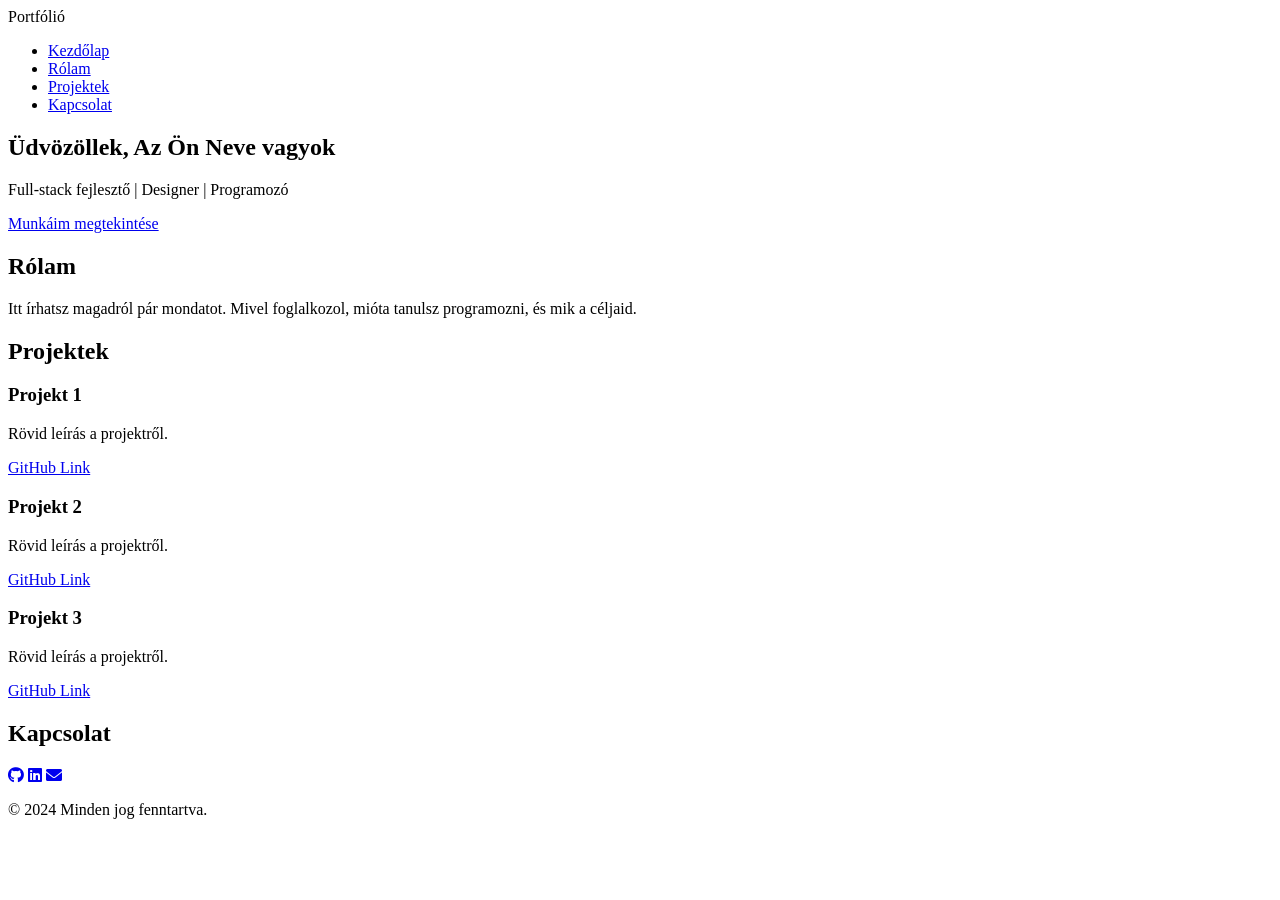
==== gemini-code-1777296599805.html @ a0835a0c "Index html" ====
<!DOCTYPE html>
<html lang="hu">
<head>
    <meta charset="UTF-8">
    <meta name="viewport" content="width=device-width, initial-scale=1.0">
    <title>Portfólió | Az Ön Neve</title>
    <link rel="stylesheet" href="style.css">
    <link rel="stylesheet" href="https://cdnjs.cloudflare.com/ajax/libs/font-awesome/6.0.0/css/all.min.css">
</head>
<body>

    <header>
        <nav>
            <div class="logo">Portfólió</div>
            <ul>
                <li><a href="#home">Kezdőlap</a></li>
                <li><a href="#about">Rólam</a></li>
                <li><a href="#projects">Projektek</a></li>
                <li><a href="#contact">Kapcsolat</a></li>
            </ul>
        </nav>
    </header>

    <section id="home" class="hero">
        <div class="hero-content">
            <h1>Üdvözöllek, <span class="highlight">Az Ön Neve</span> vagyok</h1>
            <p>Full-stack fejlesztő | Designer | Programozó</p>
            <a href="#projects" class="btn">Munkáim megtekintése</a>
        </div>
    </section>

    <section id="about">
        <h2>Rólam</h2>
        <div class="container">
            <p>Itt írhatsz magadról pár mondatot. Mivel foglalkozol, mióta tanulsz programozni, és mik a céljaid.</p>
        </div>
    </section>

    <section id="projects">
        <h2>Projektek</h2>
        <div class="project-grid">
            <div class="project-card">
                <h3>Projekt 1</h3>
                <p>Rövid leírás a projektről.</p>
                <a href="#">GitHub Link</a>
            </div>
            <div class="project-card">
                <h3>Projekt 2</h3>
                <p>Rövid leírás a projektről.</p>
                <a href="#">GitHub Link</a>
            </div>
            <div class="project-card">
                <h3>Projekt 3</h3>
                <p>Rövid leírás a projektről.</p>
                <a href="#">GitHub Link</a>
            </div>
        </div>
    </section>

    <footer id="contact">
        <h2>Kapcsolat</h2>
        <div class="social-icons">
            <a href="#"><i class="fab fa-github"></i></a>
            <a href="#"><i class="fab fa-linkedin"></i></a>
            <a href="mailto:email@pelda.com"><i class="fas fa-envelope"></i></a>
        </div>
        <p>&copy; 2024 Minden jog fenntartva.</p>
    </footer>

</body>
</html>
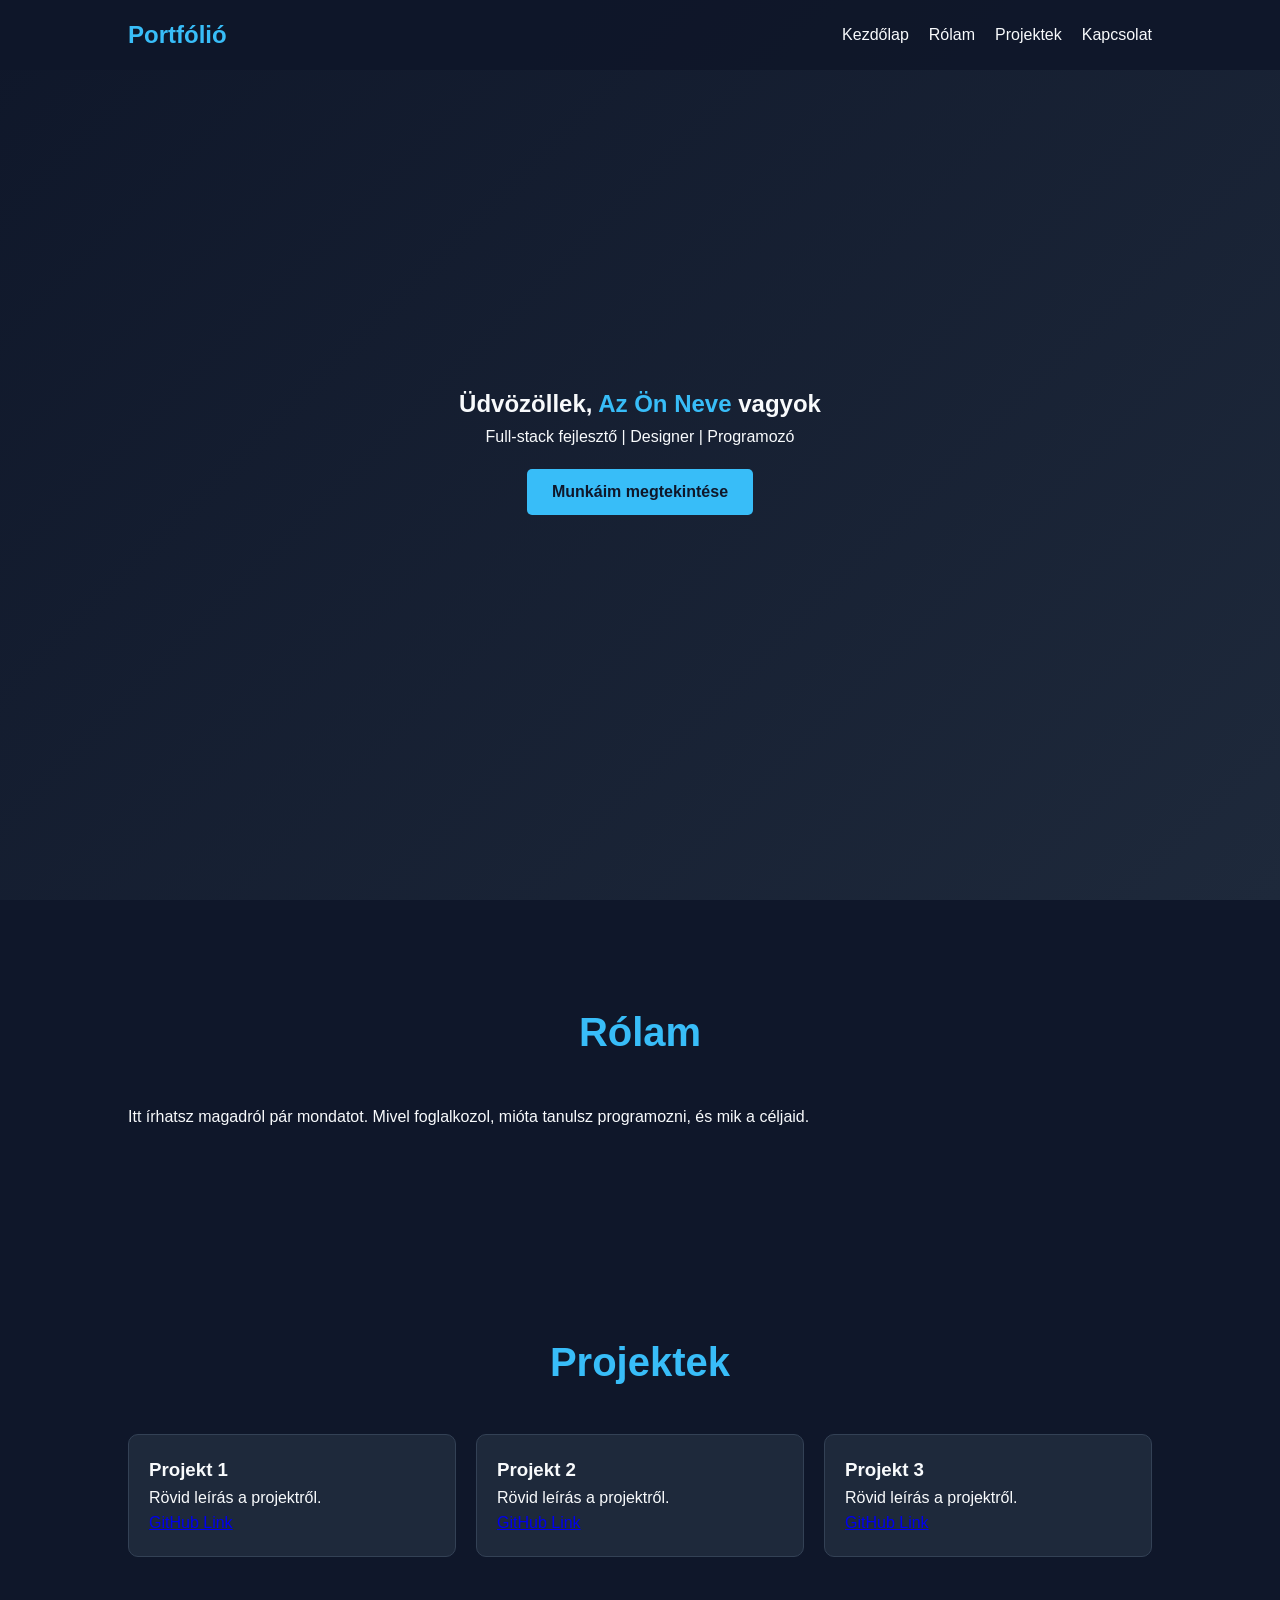
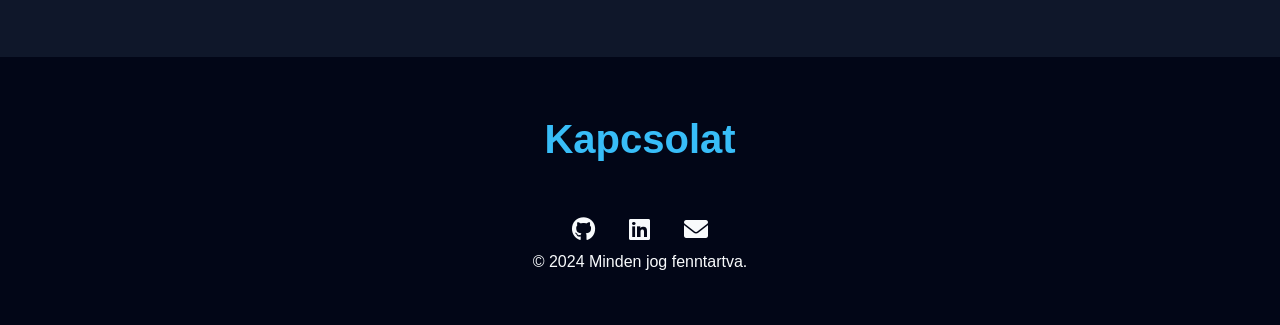
==== commit a772f2c8: "Update gemini-code-1777296599805.html" ====
--- a/gemini-code-1777296599805.html
+++ b/gemini-code-1777296599805.html
@@ -4,7 +4,7 @@
     <meta charset="UTF-8">
     <meta name="viewport" content="width=device-width, initial-scale=1.0">
     <title>Portfólió | Az Ön Neve</title>
-    <link rel="stylesheet" href="style.css">
+    <link rel="stylesheet" href="gemini-code-1777296604755.css">
     <link rel="stylesheet" href="https://cdnjs.cloudflare.com/ajax/libs/font-awesome/6.0.0/css/all.min.css">
 </head>
 <body>
@@ -68,4 +68,4 @@
     </footer>
 
 </body>
-</html>+</html>
--- a/gemini-code-1777296604755.css
+++ b/gemini-code-1777296604755.css
@@ -0,0 +1,135 @@
+/* Alapbeállítások */
+* {
+    margin: 0;
+    padding: 0;
+    box-sizing: border-box;
+    font-family: 'Segoe UI', Tahoma, Geneva, Verdana, sans-serif;
+}
+
+body {
+    background-color: #0f172a; /* Sötétkék/Fekete háttér */
+    color: #f8fafc;
+    line-height: 1.6;
+    scroll-behavior: smooth;
+}
+
+/* Navigáció */
+header {
+    background-color: rgba(15, 23, 42, 0.9);
+    padding: 1rem 10%;
+    position: fixed;
+    width: 100%;
+    top: 0;
+    z-index: 1000;
+}
+
+nav {
+    display: flex;
+    justify-content: space-between;
+    align-items: center;
+}
+
+.logo {
+    font-size: 1.5rem;
+    font-weight: bold;
+    color: #38bdf8;
+}
+
+nav ul {
+    display: flex;
+    list-style: none;
+}
+
+nav ul li {
+    margin-left: 20px;
+}
+
+nav ul li a {
+    text-decoration: none;
+    color: #f8fafc;
+    transition: 0.3s;
+}
+
+nav ul li a:hover {
+    color: #38bdf8;
+}
+
+/* Hero szekció */
+.hero {
+    height: 100vh;
+    display: flex;
+    justify-content: center;
+    align-items: center;
+    text-align: center;
+    background: linear-gradient(135deg, #0f172a 0%, #1e293b 100%);
+}
+
+.highlight {
+    color: #38bdf8;
+}
+
+.btn {
+    display: inline-block;
+    margin-top: 20px;
+    padding: 10px 25px;
+    background-color: #38bdf8;
+    color: #0f172a;
+    text-decoration: none;
+    border-radius: 5px;
+    font-weight: bold;
+    transition: 0.3s;
+}
+
+.btn:hover {
+    background-color: #7dd3fc;
+}
+
+/* Szekciók */
+section {
+    padding: 100px 10%;
+}
+
+h2 {
+    text-align: center;
+    margin-bottom: 40px;
+    font-size: 2.5rem;
+    color: #38bdf8;
+}
+
+/* Projektek rács */
+.project-grid {
+    display: grid;
+    grid-template-columns: repeat(auto-fit, minmax(250px, 1fr));
+    gap: 20px;
+}
+
+.project-card {
+    background-color: #1e293b;
+    padding: 20px;
+    border-radius: 10px;
+    border: 1px solid #334155;
+    transition: transform 0.3s;
+}
+
+.project-card:hover {
+    transform: translateY(-10px);
+    border-color: #38bdf8;
+}
+
+/* Footer */
+footer {
+    text-align: center;
+    padding: 50px 0;
+    background-color: #020617;
+}
+
+.social-icons a {
+    color: #f8fafc;
+    font-size: 1.5rem;
+    margin: 0 15px;
+    transition: 0.3s;
+}
+
+.social-icons a:hover {
+    color: #38bdf8;
+}
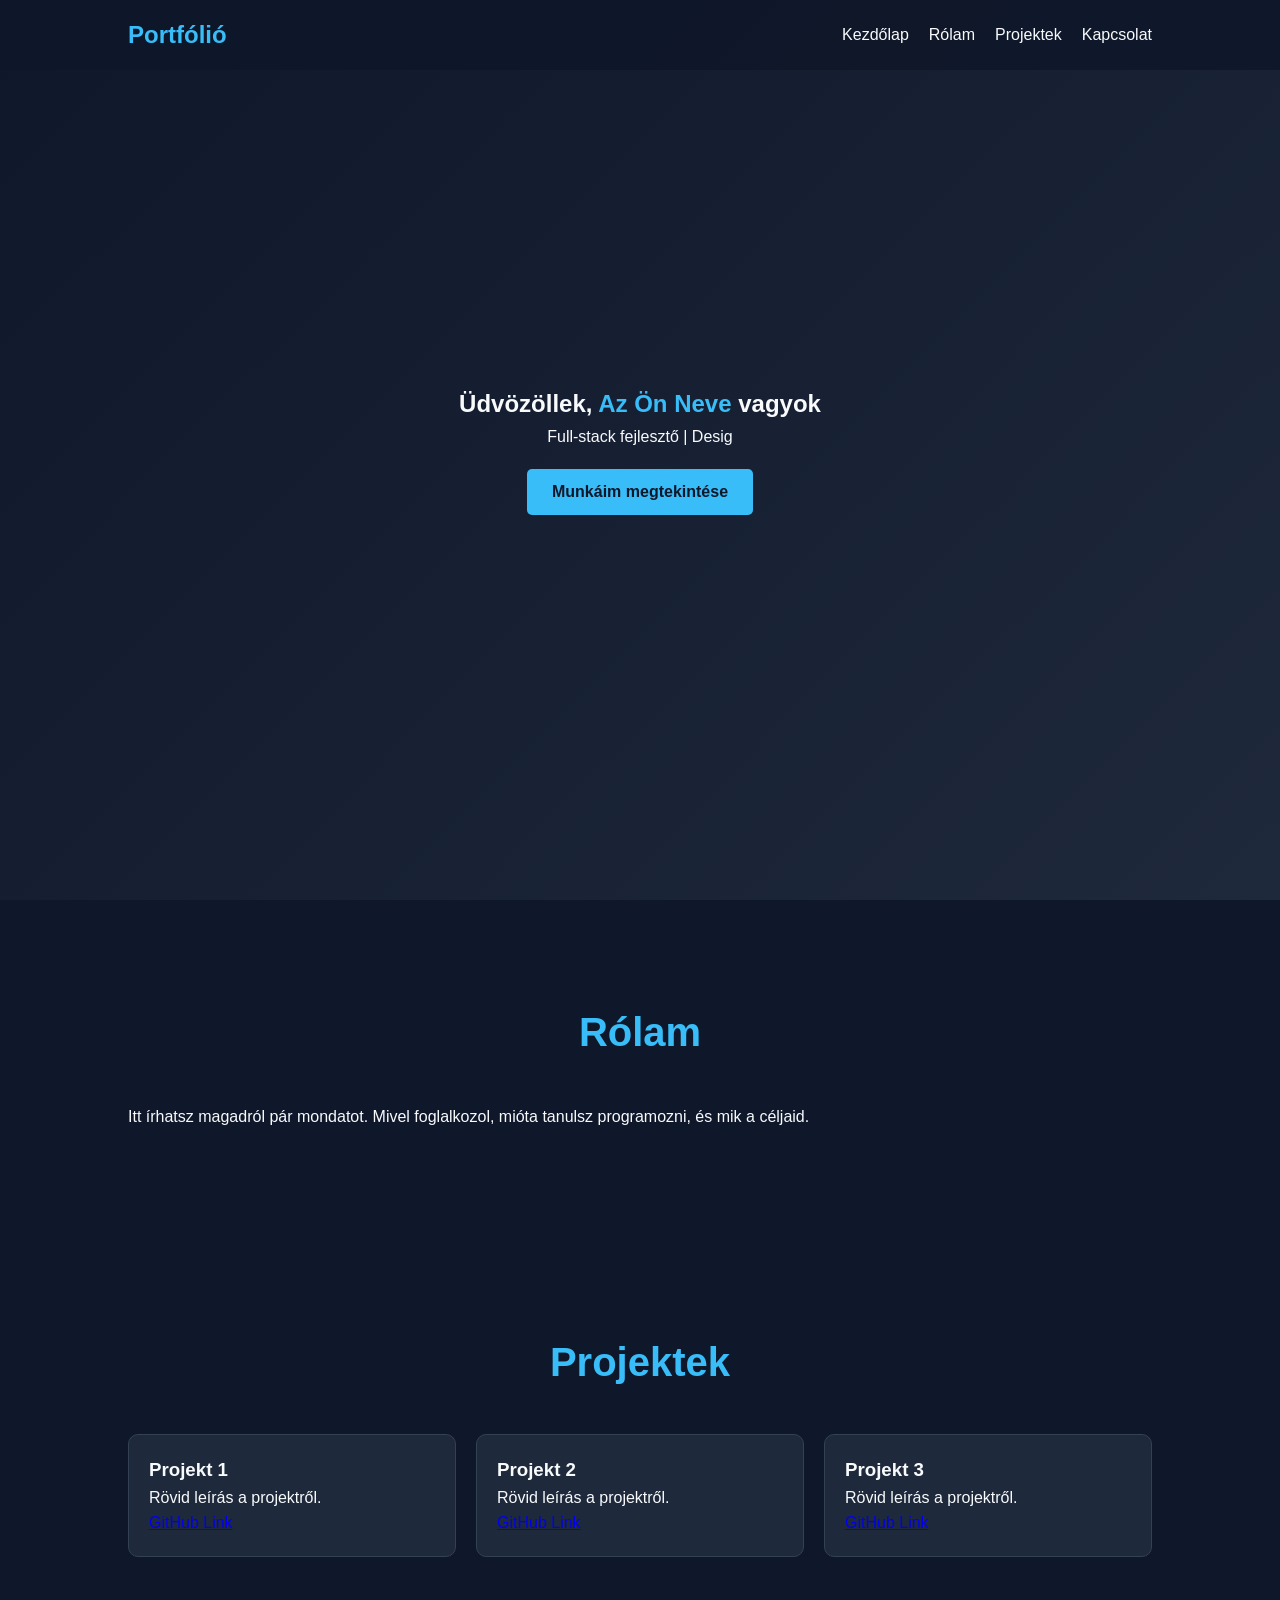
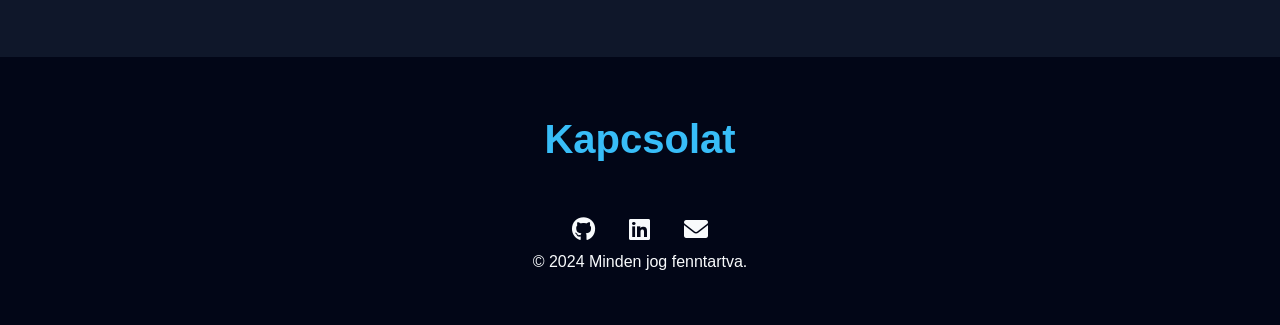
==== commit 45976383: "Update gemini-code-1777296599805.html" ====
--- a/gemini-code-1777296599805.html
+++ b/gemini-code-1777296599805.html
@@ -4,7 +4,9 @@
     <meta charset="UTF-8">
     <meta name="viewport" content="width=device-width, initial-scale=1.0">
     <title>Portfólió | Az Ön Neve</title>
+    
     <link rel="stylesheet" href="gemini-code-1777296604755.css">
+    
     <link rel="stylesheet" href="https://cdnjs.cloudflare.com/ajax/libs/font-awesome/6.0.0/css/all.min.css">
 </head>
 <body>
@@ -67,5 +69,7 @@
         <p>&copy; 2024 Minden jog fenntartva.</p>
     </footer>
 
+    <script src="gemini-code-1777297148416.js"></script>
+
 </body>
 </html>
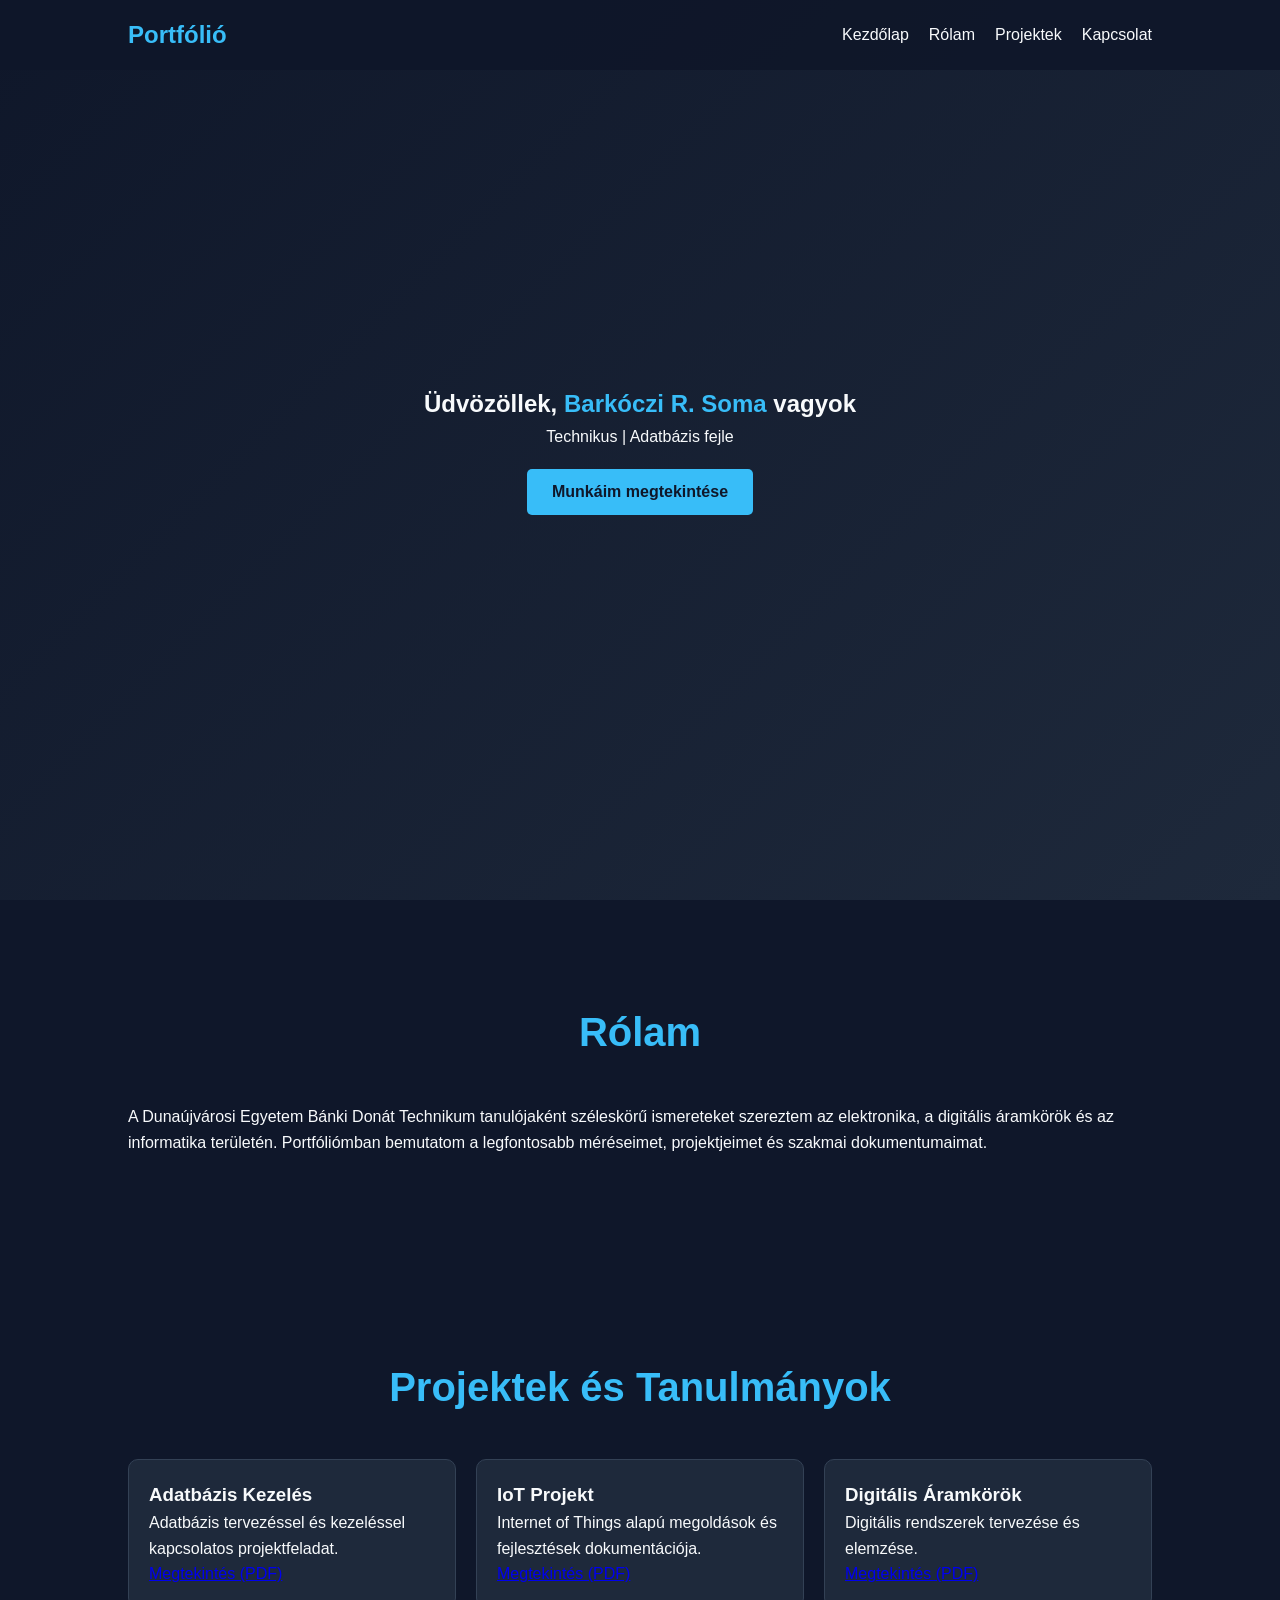
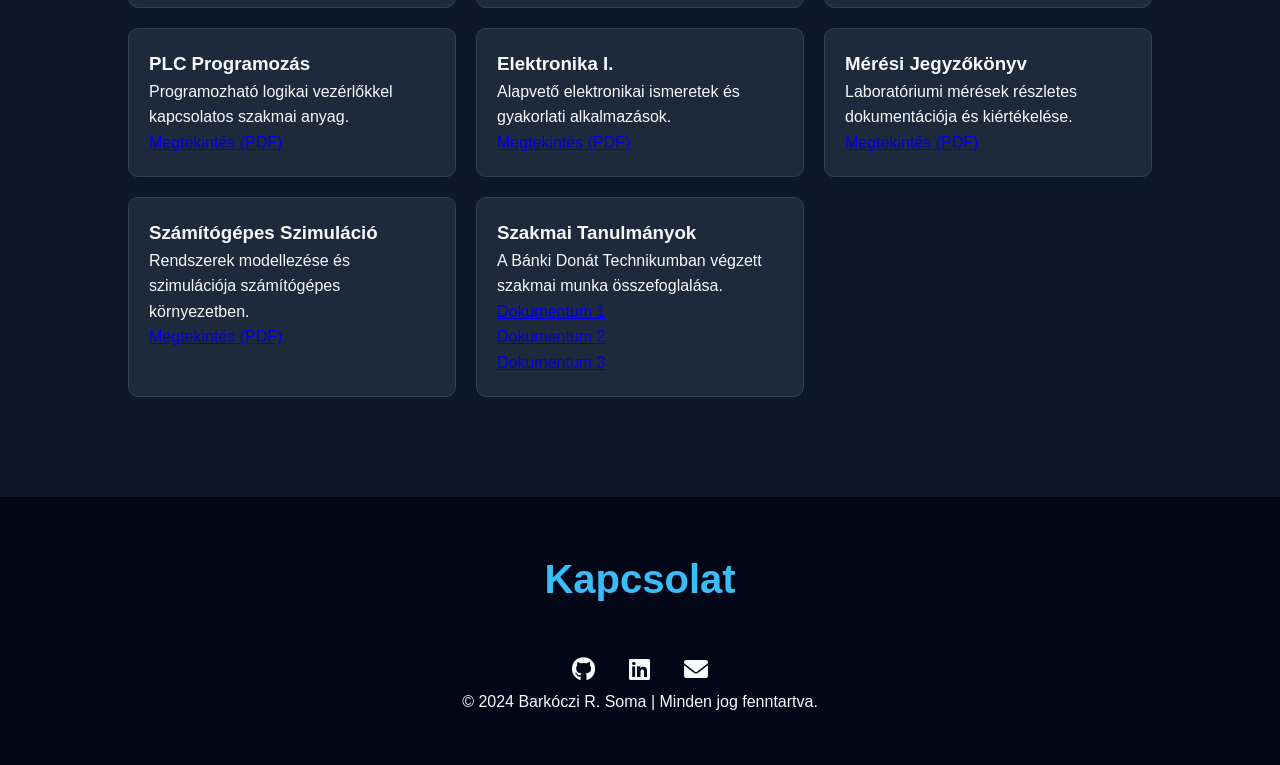
==== commit 3c25d20a: "Update gemini-code-1777296599805.html" ====
--- a/gemini-code-1777296599805.html
+++ b/gemini-code-1777296599805.html
@@ -3,7 +3,7 @@
 <head>
     <meta charset="UTF-8">
     <meta name="viewport" content="width=device-width, initial-scale=1.0">
-    <title>Portfólió | Az Ön Neve</title>
+    <title>Portfólió | Barkóczi R. Soma</title>
     
     <link rel="stylesheet" href="gemini-code-1777296604755.css">
     
@@ -25,8 +25,8 @@
 
     <section id="home" class="hero">
         <div class="hero-content">
-            <h1>Üdvözöllek, <span class="highlight">Az Ön Neve</span> vagyok</h1>
-            <p>Full-stack fejlesztő | Designer | Programozó</p>
+            <h1>Üdvözöllek, <span class="highlight">Barkóczi R. Soma</span> vagyok</h1>
+            <p>Technikus | Adatbázis fejlesztő | Elektronikai szakember</p>
             <a href="#projects" class="btn">Munkáim megtekintése</a>
         </div>
     </section>
@@ -34,27 +34,61 @@
     <section id="about">
         <h2>Rólam</h2>
         <div class="container">
-            <p>Itt írhatsz magadról pár mondatot. Mivel foglalkozol, mióta tanulsz programozni, és mik a céljaid.</p>
+            <p>A Dunaújvárosi Egyetem Bánki Donát Technikum tanulójaként széleskörű ismereteket szereztem az elektronika, a digitális áramkörök és az informatika területén. Portfóliómban bemutatom a legfontosabb méréseimet, projektjeimet és szakmai dokumentumaimat.</p>
         </div>
     </section>
 
     <section id="projects">
-        <h2>Projektek</h2>
+        <h2>Projektek és Tanulmányok</h2>
         <div class="project-grid">
             <div class="project-card">
-                <h3>Projekt 1</h3>
-                <p>Rövid leírás a projektről.</p>
-                <a href="#">GitHub Link</a>
+                <h3>Adatbázis Kezelés</h3>
+                <p>Adatbázis tervezéssel és kezeléssel kapcsolatos projektfeladat.</p>
+                <a href="Barkóczi R. Soma Adatbázis 1.pdf" target="_blank">Megtekintés (PDF)</a>
             </div>
+
             <div class="project-card">
-                <h3>Projekt 2</h3>
-                <p>Rövid leírás a projektről.</p>
-                <a href="#">GitHub Link</a>
+                <h3>IoT Projekt</h3>
+                <p>Internet of Things alapú megoldások és fejlesztések dokumentációja.</p>
+                <a href="Barkóczi R. Soma iot 1.pdf" target="_blank">Megtekintés (PDF)</a>
             </div>
+
             <div class="project-card">
-                <h3>Projekt 3</h3>
-                <p>Rövid leírás a projektről.</p>
-                <a href="#">GitHub Link</a>
+                <h3>Digitális Áramkörök</h3>
+                <p>Digitális rendszerek tervezése és elemzése.</p>
+                <a href="Soma Digitális Áramkörök.pdf" target="_blank">Megtekintés (PDF)</a>
+            </div>
+
+            <div class="project-card">
+                <h3>PLC Programozás</h3>
+                <p>Programozható logikai vezérlőkkel kapcsolatos szakmai anyag.</p>
+                <a href="PLC.pdf" target="_blank">Megtekintés (PDF)</a>
+            </div>
+
+            <div class="project-card">
+                <h3>Elektronika I.</h3>
+                <p>Alapvető elektronikai ismeretek és gyakorlati alkalmazások.</p>
+                <a href="Elektronika 1.pdf" target="_blank">Megtekintés (PDF)</a>
+            </div>
+
+            <div class="project-card">
+                <h3>Mérési Jegyzőkönyv</h3>
+                <p>Laboratóriumi mérések részletes dokumentációja és kiértékelése.</p>
+                <a href="Mérési Jegyzőkönyv.pdf" target="_blank">Megtekintés (PDF)</a>
+            </div>
+
+            <div class="project-card">
+                <h3>Számítógépes Szimuláció</h3>
+                <p>Rendszerek modellezése és szimulációja számítógépes környezetben.</p>
+                <a href="számítógépes szim.pdf" target="_blank">Megtekintés (PDF)</a>
+            </div>
+
+            <div class="project-card">
+                <h3>Szakmai Tanulmányok</h3>
+                <p>A Bánki Donát Technikumban végzett szakmai munka összefoglalása.</p>
+                <a href="Dunaújvárosi Egyetem Bánki Donát Technikum.pdf" target="_blank">Dokumentum 1</a><br>
+                <a href="Dunaújvárosi Egyetem Bánki Donát Technikum 1.pdf" target="_blank">Dokumentum 2</a><br>
+                <a href="Dunaújvárosi Egyetem Bánki Donát Technikum 2.pdf" target="_blank">Dokumentum 3</a>
             </div>
         </div>
     </section>
@@ -64,9 +98,9 @@
         <div class="social-icons">
             <a href="#"><i class="fab fa-github"></i></a>
             <a href="#"><i class="fab fa-linkedin"></i></a>
-            <a href="mailto:email@pelda.com"><i class="fas fa-envelope"></i></a>
+            <a href="mailto:soma@pelda.hu"><i class="fas fa-envelope"></i></a>
         </div>
-        <p>&copy; 2024 Minden jog fenntartva.</p>
+        <p>&copy; 2024 Barkóczi R. Soma | Minden jog fenntartva.</p>
     </footer>
 
     <script src="gemini-code-1777297148416.js"></script>
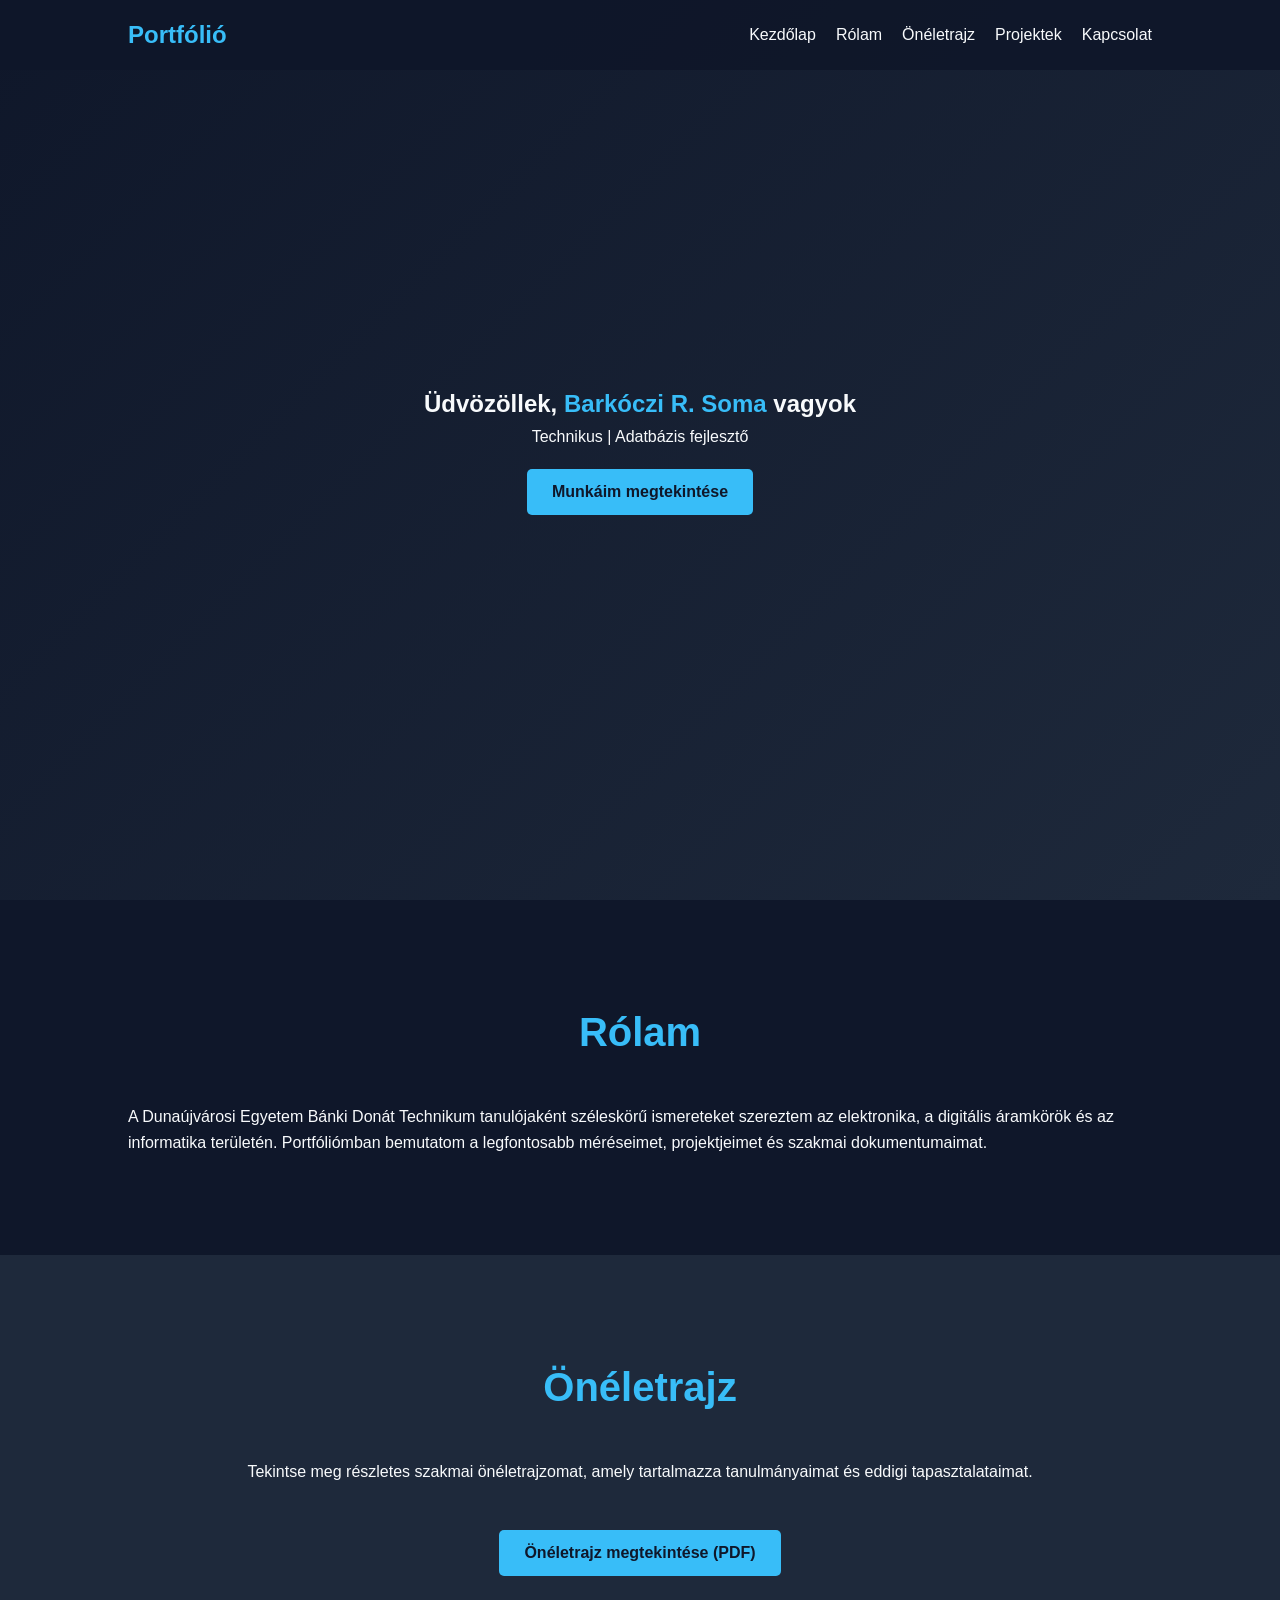
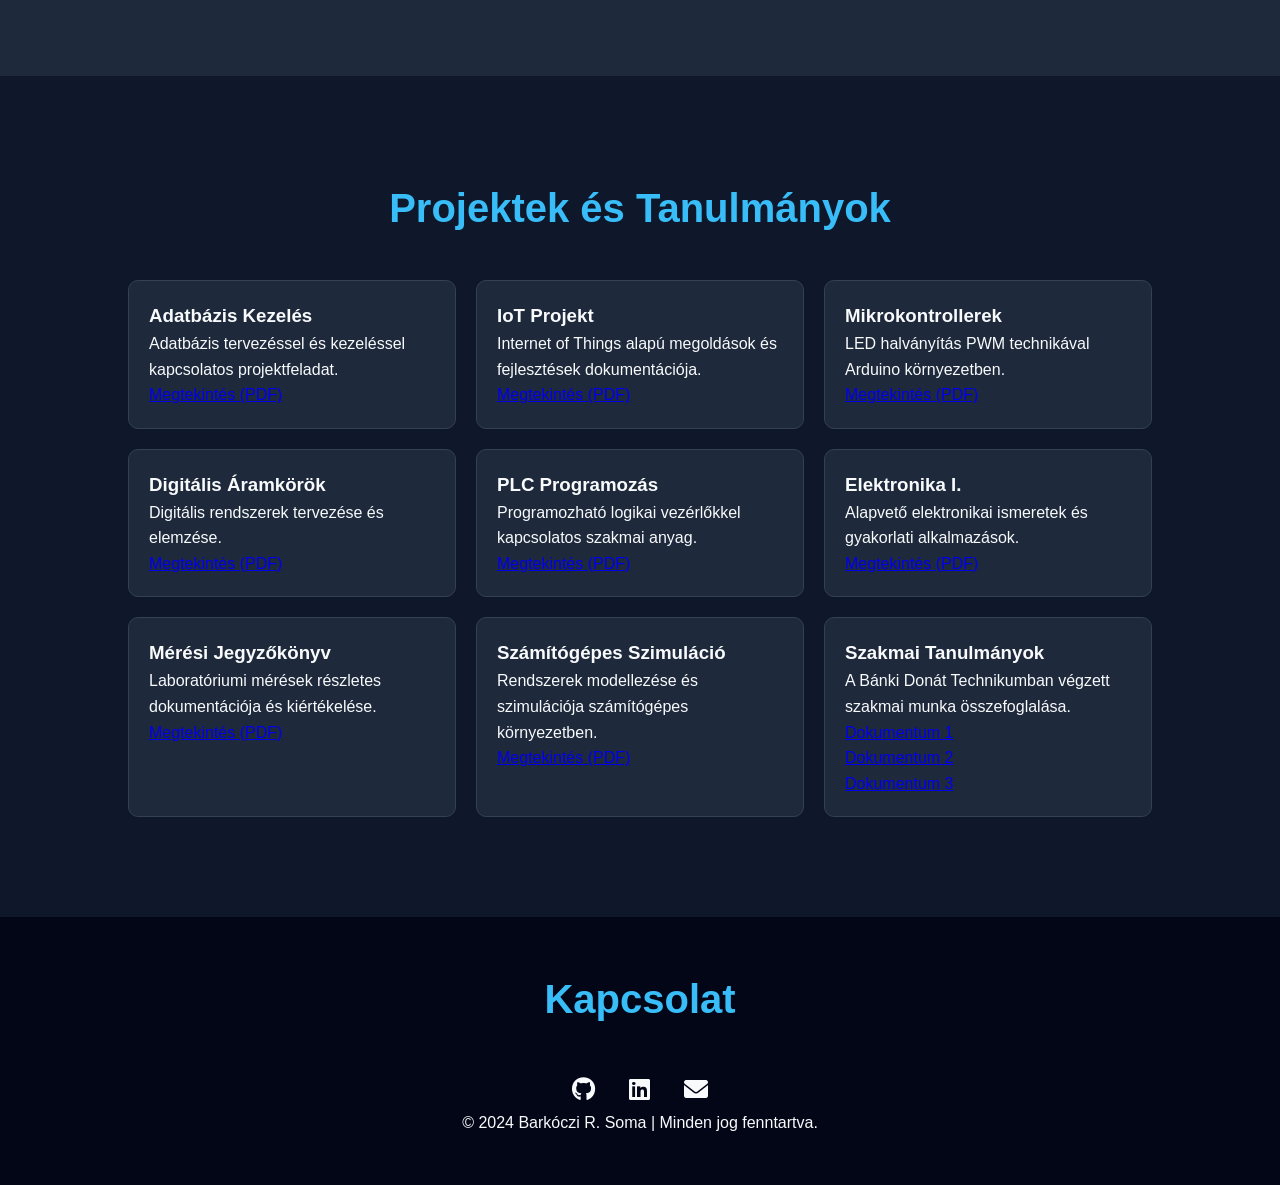
==== commit 9970d86d: "Soma.html" ====
--- a/gemini-code-1777296599805.html
+++ b/gemini-code-1777296599805.html
@@ -17,7 +17,7 @@
             <ul>
                 <li><a href="#home">Kezdőlap</a></li>
                 <li><a href="#about">Rólam</a></li>
-                <li><a href="#projects">Projektek</a></li>
+                <li><a href="#resume">Önéletrajz</a></li> <li><a href="#projects">Projektek</a></li>
                 <li><a href="#contact">Kapcsolat</a></li>
             </ul>
         </nav>
@@ -38,6 +38,15 @@
         </div>
     </section>
 
+    <section id="resume" style="background-color: #1e293b;">
+        <h2>Önéletrajz</h2>
+        <div class="container" style="text-align: center;">
+            <p>Tekintse meg részletes szakmai önéletrajzomat, amely tartalmazza tanulmányaimat és eddigi tapasztalataimat.</p>
+            <br>
+            <a href="Leavers Exem.pdf" target="_blank" class="btn">Önéletrajz megtekintése (PDF)</a>
+        </div>
+    </section>
+
     <section id="projects">
         <h2>Projektek és Tanulmányok</h2>
         <div class="project-grid">
@@ -51,6 +60,12 @@
                 <h3>IoT Projekt</h3>
                 <p>Internet of Things alapú megoldások és fejlesztések dokumentációja.</p>
                 <a href="Barkóczi R. Soma iot 1.pdf" target="_blank">Megtekintés (PDF)</a>
+            </div>
+
+            <div class="project-card">
+                <h3>Mikrokontrollerek</h3>
+                <p>LED halványítás PWM technikával Arduino környezetben.</p>
+                <a href="Soma.mikrovezérlő_projekt 1.pdf" target="_blank">Megtekintés (PDF)</a>
             </div>
 
             <div class="project-card">
@@ -98,7 +113,7 @@
         <div class="social-icons">
             <a href="#"><i class="fab fa-github"></i></a>
             <a href="#"><i class="fab fa-linkedin"></i></a>
-            <a href="mailto:soma@pelda.hu"><i class="fas fa-envelope"></i></a>
+            <a href="mailto:barkoczisoma10@gmail.com"><i class="fas fa-envelope"></i></a>
         </div>
         <p>&copy; 2024 Barkóczi R. Soma | Minden jog fenntartva.</p>
     </footer>
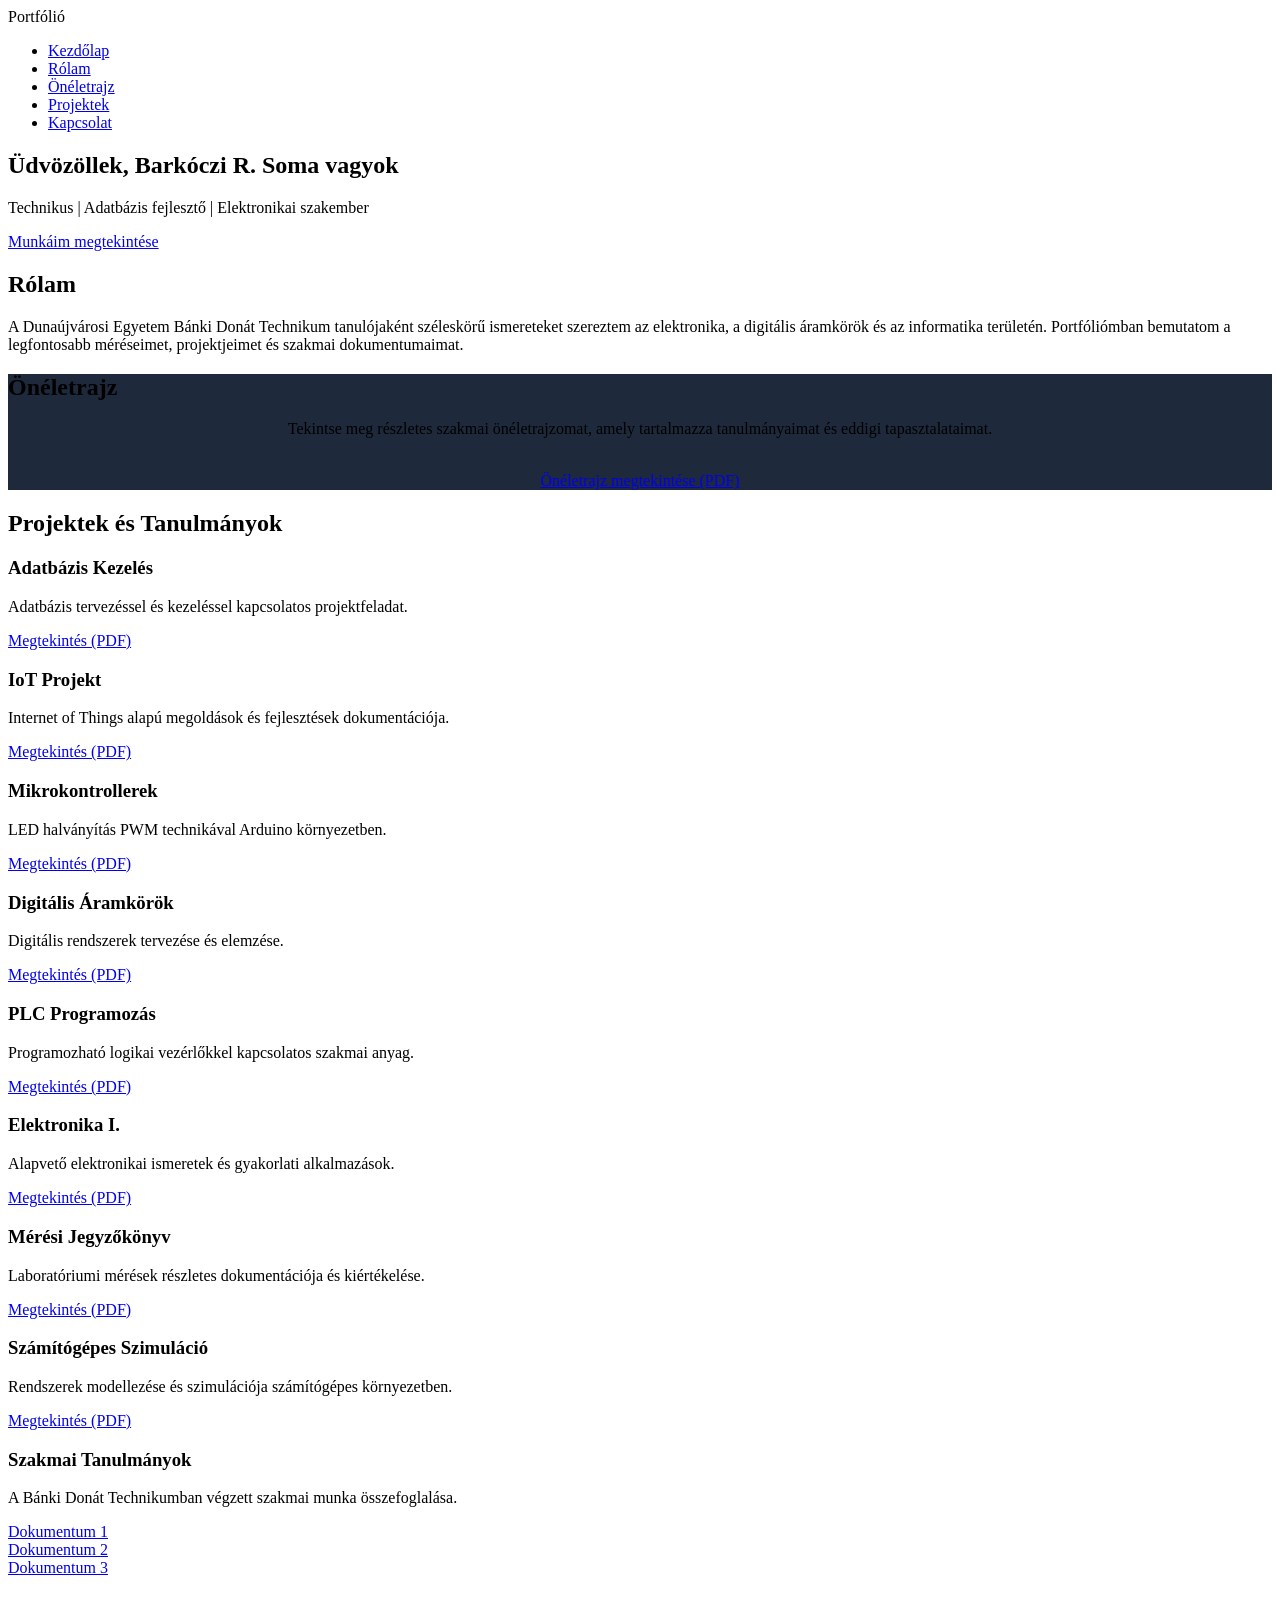
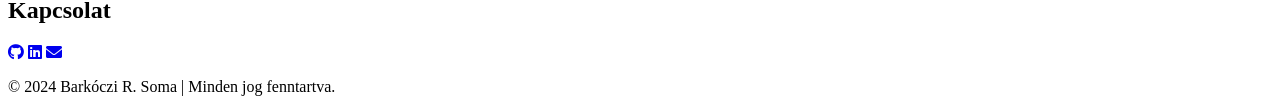
==== commit c5573165: "Soma.html" ====
--- a/gemini-code-1777296599805.html
+++ b/gemini-code-1777296599805.html
@@ -5,7 +5,7 @@
     <meta name="viewport" content="width=device-width, initial-scale=1.0">
     <title>Portfólió | Barkóczi R. Soma</title>
     
-    <link rel="stylesheet" href="gemini-code-1777296604755.css">
+    <link rel="stylesheet" href="Soma.css">
     
     <link rel="stylesheet" href="https://cdnjs.cloudflare.com/ajax/libs/font-awesome/6.0.0/css/all.min.css">
 </head>
@@ -17,7 +17,8 @@
             <ul>
                 <li><a href="#home">Kezdőlap</a></li>
                 <li><a href="#about">Rólam</a></li>
-                <li><a href="#resume">Önéletrajz</a></li> <li><a href="#projects">Projektek</a></li>
+                <li><a href="#resume">Önéletrajz</a></li>
+                <li><a href="#projects">Projektek</a></li>
                 <li><a href="#contact">Kapcsolat</a></li>
             </ul>
         </nav>
@@ -118,7 +119,7 @@
         <p>&copy; 2024 Barkóczi R. Soma | Minden jog fenntartva.</p>
     </footer>
 
-    <script src="gemini-code-1777297148416.js"></script>
+    <script src="Soma.js"></script>
 
 </body>
 </html>
